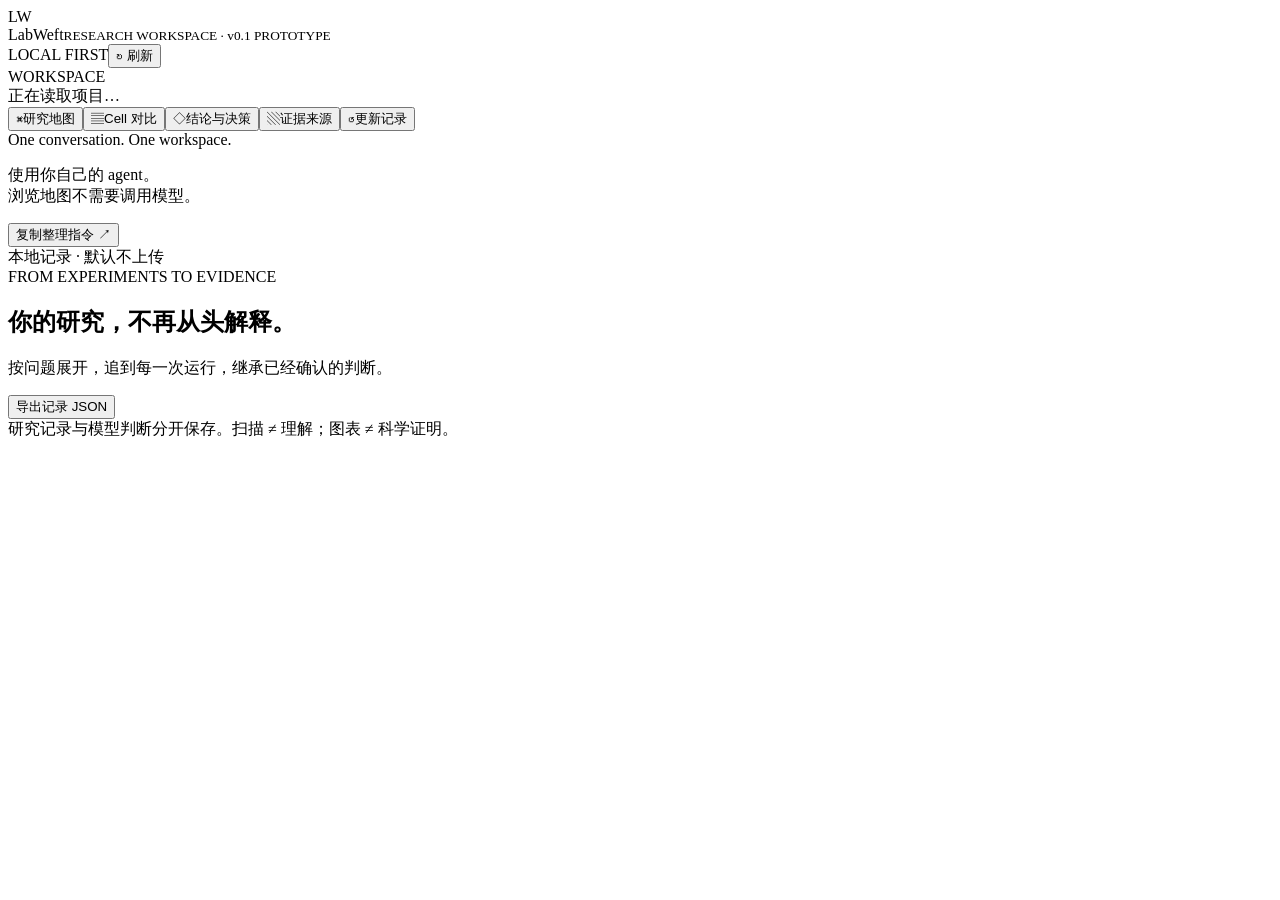
==== research_harness/static/index.html @ 9ea72af6 "Import prototype and complete LabWeft P0" ====
<!doctype html>
<html lang="zh-CN">
<head>
<meta charset="utf-8"><meta name="viewport" content="width=device-width, initial-scale=1">
<meta name="referrer" content="no-referrer">
<title>LabWeft · 科研工作台</title>
<link rel="stylesheet" href="/app.css">
<script src="/app.js" defer></script>
</head>
<body>
<header class="topbar"><div class="brand"><span class="brandmark">L<span>W</span></span><div>LabWeft<small>RESEARCH WORKSPACE · v0.1 PROTOTYPE</small></div></div><div class="topright"><span id="mode" class="pill">LOCAL FIRST</span><span id="revision" class="muted"></span><button id="refresh" class="iconbutton" title="刷新已有记录，不调用模型">↻ 刷新</button></div></header>
<div class="shell">
<aside class="sidebar"><div class="eyebrow">WORKSPACE</div><div id="project-name" class="project-name">正在读取项目…</div><div id="synthetic" hidden class="synthetic">合成示例 · 非真实实验</div><nav id="nav"><button data-view="map" class="active"><span>⌘</span>研究地图</button><button data-view="compare"><span>▤</span>Cell 对比</button><button data-view="decisions"><span>◇</span>结论与决策</button><button data-view="sources"><span>▧</span>证据来源</button><button data-view="history"><span>↺</span>更新记录</button></nav><div class="sidebar-note"><span class="status-dot"></span> One conversation. One workspace.<p>使用你自己的 agent。<br>浏览地图不需要调用模型。</p><button id="copy-prompt" class="smallbtn">复制整理指令 ↗</button></div><div class="sidebar-foot">本地记录 · 默认不上传<br><span id="source-count"></span></div></aside>
<main><section class="heading"><div><div class="eyebrow">FROM EXPERIMENTS TO EVIDENCE</div><h1 id="page-title">你的研究，不再从头解释。</h1><p id="page-subtitle">按问题展开，追到每一次运行，继承已经确认的判断。</p></div><div class="heading-actions"><button id="export-json" class="smallbtn">导出记录 JSON</button></div></section>
<section id="stats" class="stats"></section>
<div id="notice" class="notice" hidden></div>
<div class="workspace-body"><section id="content" class="content"></section><aside id="detail" class="detail"></aside></div>
<footer>研究记录与模型判断分开保存。扫描 ≠ 理解；图表 ≠ 科学证明。<span id="footer-state"></span></footer>
</main></div>
<div id="modal" class="modal" hidden><section><header><div><strong id="modal-title">证据快照</strong><small id="modal-subtitle"></small></div><button id="close-modal" class="iconbutton">关闭 ×</button></header><pre id="evidence-content"></pre></section></div>
<div id="toast" class="toast" hidden></div>
</body></html>
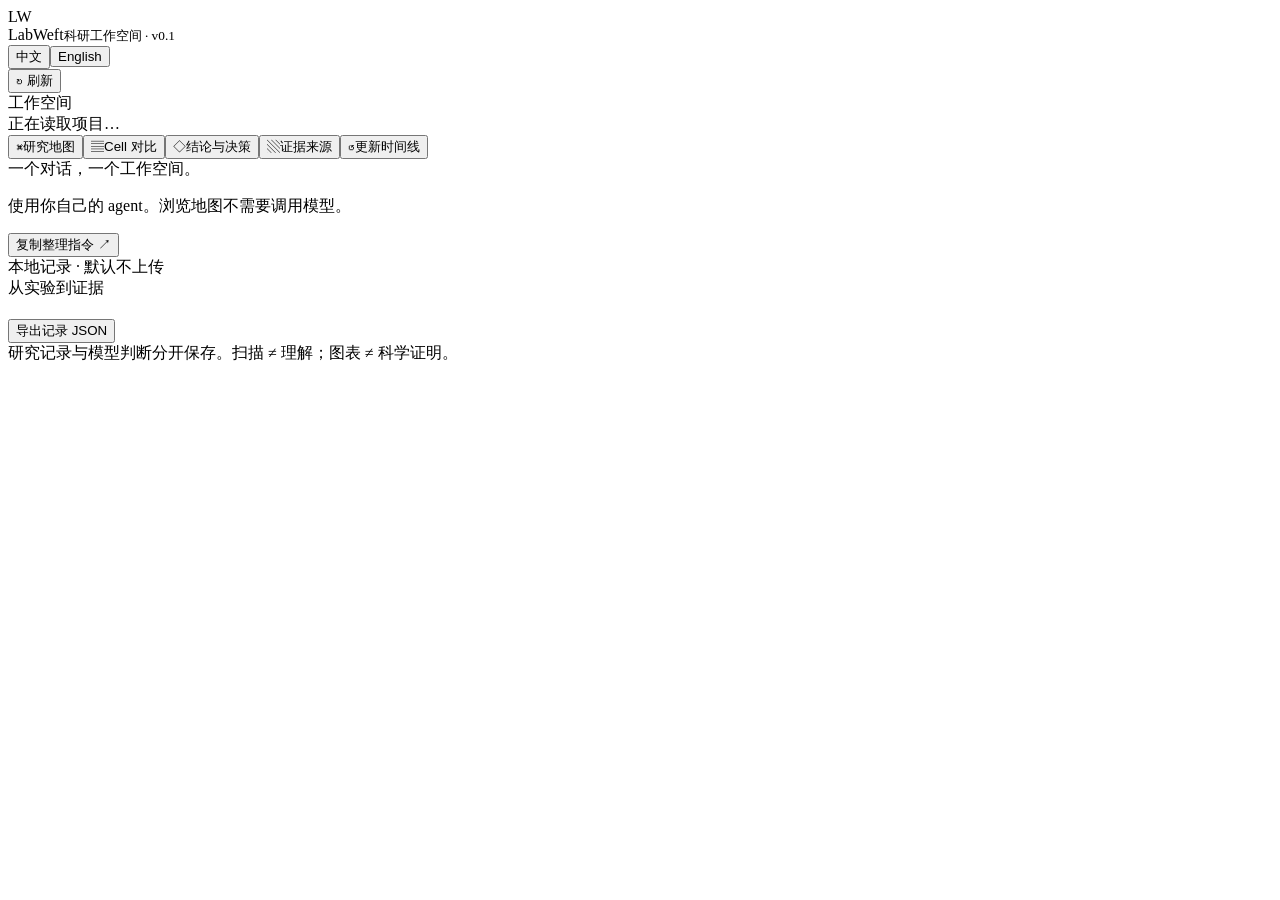
==== commit 5f96122e: "Add bilingual research map and expanded pilot validation" ====
--- a/research_harness/static/index.html
+++ b/research_harness/static/index.html
@@ -8,15 +8,15 @@
 <script src="/app.js" defer></script>
 </head>
 <body>
-<header class="topbar"><div class="brand"><span class="brandmark">L<span>W</span></span><div>LabWeft<small>RESEARCH WORKSPACE · v0.1 PROTOTYPE</small></div></div><div class="topright"><span id="mode" class="pill">LOCAL FIRST</span><span id="revision" class="muted"></span><button id="refresh" class="iconbutton" title="刷新已有记录，不调用模型">↻ 刷新</button></div></header>
+<header class="topbar"><div class="brand"><span class="brandmark">L<span>W</span></span><div>LabWeft<small data-i18n="brandTagline">科研工作空间 · v0.1</small></div></div><div class="topright"><span id="mode" class="pill"></span><span id="revision" class="muted"></span><div class="language-switch" role="group" aria-label="Language / 语言"><button id="lang-zh" type="button" data-lang="zh" aria-pressed="true">中文</button><button id="lang-en" type="button" data-lang="en" aria-pressed="false">English</button></div><button id="refresh" class="iconbutton" type="button" data-i18n="refresh">↻ 刷新</button></div></header>
 <div class="shell">
-<aside class="sidebar"><div class="eyebrow">WORKSPACE</div><div id="project-name" class="project-name">正在读取项目…</div><div id="synthetic" hidden class="synthetic">合成示例 · 非真实实验</div><nav id="nav"><button data-view="map" class="active"><span>⌘</span>研究地图</button><button data-view="compare"><span>▤</span>Cell 对比</button><button data-view="decisions"><span>◇</span>结论与决策</button><button data-view="sources"><span>▧</span>证据来源</button><button data-view="history"><span>↺</span>更新记录</button></nav><div class="sidebar-note"><span class="status-dot"></span> One conversation. One workspace.<p>使用你自己的 agent。<br>浏览地图不需要调用模型。</p><button id="copy-prompt" class="smallbtn">复制整理指令 ↗</button></div><div class="sidebar-foot">本地记录 · 默认不上传<br><span id="source-count"></span></div></aside>
-<main><section class="heading"><div><div class="eyebrow">FROM EXPERIMENTS TO EVIDENCE</div><h1 id="page-title">你的研究，不再从头解释。</h1><p id="page-subtitle">按问题展开，追到每一次运行，继承已经确认的判断。</p></div><div class="heading-actions"><button id="export-json" class="smallbtn">导出记录 JSON</button></div></section>
+<aside class="sidebar"><div class="eyebrow" data-i18n="workspace">工作空间</div><div id="project-name" class="project-name" data-i18n="loadingProject">正在读取项目…</div><div id="synthetic" hidden class="synthetic" data-i18n="synthetic">合成示例 · 非真实实验</div><nav id="nav"><button data-view="map" class="active"><span>⌘</span><span data-i18n="navMap">研究地图</span></button><button data-view="compare"><span>▤</span><span data-i18n="navCompare">Cell 对比</span></button><button data-view="decisions"><span>◇</span><span data-i18n="navDecisions">结论与决策</span></button><button data-view="sources"><span>▧</span><span data-i18n="navSources">证据来源</span></button><button data-view="history"><span>↺</span><span data-i18n="navHistory">更新时间线</span></button></nav><div class="sidebar-note"><span class="status-dot"></span> <span data-i18n="oneWorkspace">一个对话，一个工作空间。</span><p data-i18n="sidebarNote">使用你自己的 agent。浏览地图不需要调用模型。</p><button id="copy-prompt" class="smallbtn" data-i18n="copyPrompt">复制整理指令 ↗</button></div><div class="sidebar-foot"><span data-i18n="localNote">本地记录 · 默认不上传</span><br><span id="source-count"></span></div></aside>
+<main><section class="heading"><div><div class="eyebrow" data-i18n="headingEyebrow">从实验到证据</div><h1 id="page-title"></h1><p id="page-subtitle"></p></div><div class="heading-actions"><button id="export-json" class="smallbtn" data-i18n="exportJson">导出记录 JSON</button></div></section>
 <section id="stats" class="stats"></section>
 <div id="notice" class="notice" hidden></div>
 <div class="workspace-body"><section id="content" class="content"></section><aside id="detail" class="detail"></aside></div>
-<footer>研究记录与模型判断分开保存。扫描 ≠ 理解；图表 ≠ 科学证明。<span id="footer-state"></span></footer>
+<footer><span data-i18n="footer">研究记录与模型判断分开保存。扫描 ≠ 理解；图表 ≠ 科学证明。</span><span id="footer-state"></span></footer>
 </main></div>
-<div id="modal" class="modal" hidden><section><header><div><strong id="modal-title">证据快照</strong><small id="modal-subtitle"></small></div><button id="close-modal" class="iconbutton">关闭 ×</button></header><pre id="evidence-content"></pre></section></div>
+<div id="modal" class="modal" role="dialog" aria-modal="true" aria-labelledby="modal-title" aria-describedby="modal-subtitle" hidden><section><header><div><strong id="modal-title" data-i18n="evidenceSnapshot">证据快照</strong><small id="modal-subtitle"></small></div><button id="close-modal" class="iconbutton" data-i18n="close">关闭 ×</button></header><pre id="evidence-content" tabindex="0"></pre></section></div>
 <div id="toast" class="toast" hidden></div>
 </body></html>
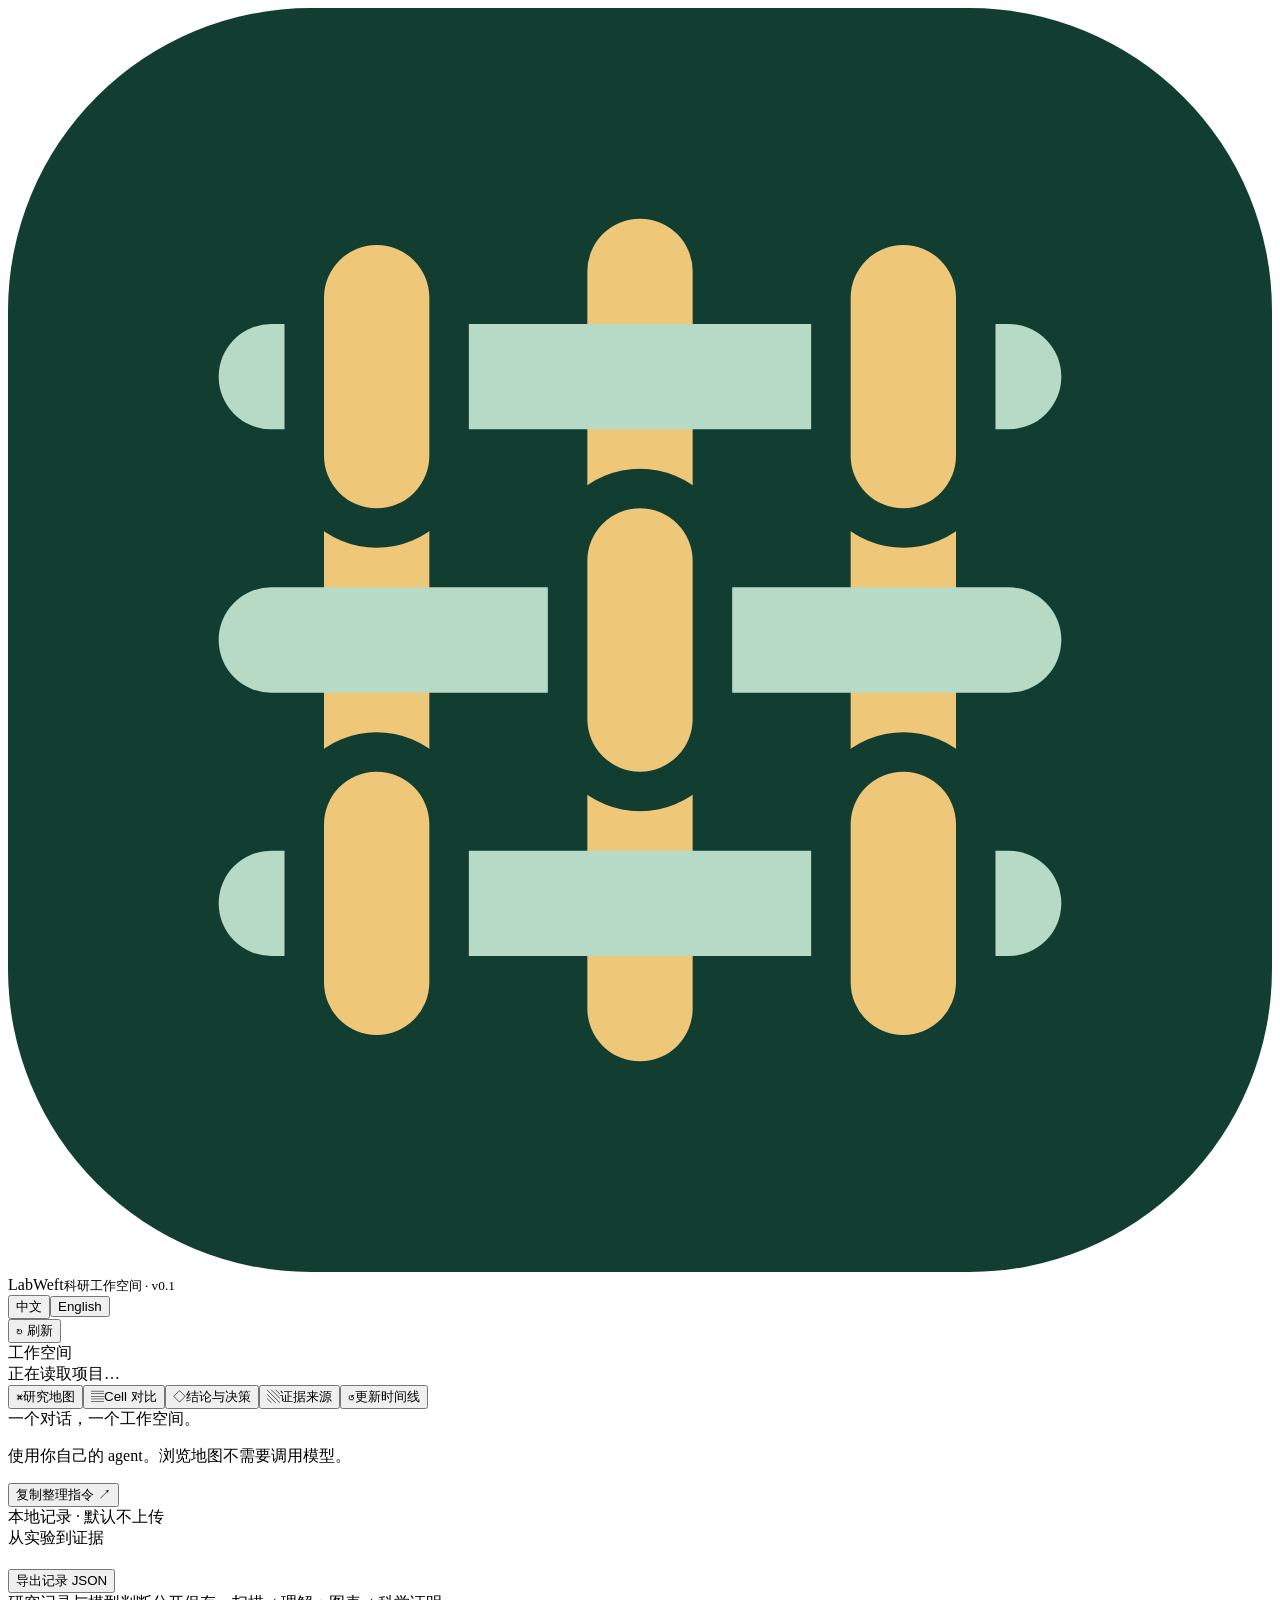
==== commit 86bfcb35: "Polish LabWeft branding and bilingual public documentation" ====
--- a/research_harness/static/index.html
+++ b/research_harness/static/index.html
@@ -8,7 +8,14 @@
 <script src="/app.js" defer></script>
 </head>
 <body>
-<header class="topbar"><div class="brand"><span class="brandmark">L<span>W</span></span><div>LabWeft<small data-i18n="brandTagline">科研工作空间 · v0.1</small></div></div><div class="topright"><span id="mode" class="pill"></span><span id="revision" class="muted"></span><div class="language-switch" role="group" aria-label="Language / 语言"><button id="lang-zh" type="button" data-lang="zh" aria-pressed="true">中文</button><button id="lang-en" type="button" data-lang="en" aria-pressed="false">English</button></div><button id="refresh" class="iconbutton" type="button" data-i18n="refresh">↻ 刷新</button></div></header>
+<header class="topbar"><div class="brand"><span class="brandmark brandmark-weft"><svg xmlns="http://www.w3.org/2000/svg" viewBox="0 0 96 96" aria-hidden="true" focusable="false">
+<rect width="96" height="96" rx="23" fill="#123e32"/><g fill="none" stroke-linecap="round">
+<path d="M28 20v56M48 20v56M68 20v56" stroke="#efc779" stroke-width="8"/>
+<path d="M20 28h56M20 48h56M20 68h56" stroke="#b6dac5" stroke-width="8"/>
+<path d="M28 22v12M68 22v12M48 42v12M28 62v12M68 62v12" stroke="#123e32" stroke-width="14"/>
+<path d="M28 22v12M68 22v12M48 42v12M28 62v12M68 62v12" stroke="#efc779" stroke-width="8"/>
+</g></svg></span><div>LabWeft<small data-i18n="brandTagline">科研工作空间 · v0.1</small></div></div><div class="topright"><span id="mode" class="pill"></span><span id="revision" class="muted"></span><div class="language-switch" role="group" aria-label="Language / 语言"><button id="lang-zh" type="button" data-lang="zh" aria-pressed="true">中文</button><button id="lang-en" type="button" data-lang="en" aria-pressed="false">English</button></div><button id="refresh" class="iconbutton" type="button" data-i18n="refresh">↻ 刷新</button></div></header>
+<div id="project-switcher" class="project-switcher" hidden><strong data-i18n="switchProject">切换项目</strong><div id="project-links" role="group" aria-label="Research projects / 研究项目"></div></div>
 <div class="shell">
 <aside class="sidebar"><div class="eyebrow" data-i18n="workspace">工作空间</div><div id="project-name" class="project-name" data-i18n="loadingProject">正在读取项目…</div><div id="synthetic" hidden class="synthetic" data-i18n="synthetic">合成示例 · 非真实实验</div><nav id="nav"><button data-view="map" class="active"><span>⌘</span><span data-i18n="navMap">研究地图</span></button><button data-view="compare"><span>▤</span><span data-i18n="navCompare">Cell 对比</span></button><button data-view="decisions"><span>◇</span><span data-i18n="navDecisions">结论与决策</span></button><button data-view="sources"><span>▧</span><span data-i18n="navSources">证据来源</span></button><button data-view="history"><span>↺</span><span data-i18n="navHistory">更新时间线</span></button></nav><div class="sidebar-note"><span class="status-dot"></span> <span data-i18n="oneWorkspace">一个对话，一个工作空间。</span><p data-i18n="sidebarNote">使用你自己的 agent。浏览地图不需要调用模型。</p><button id="copy-prompt" class="smallbtn" data-i18n="copyPrompt">复制整理指令 ↗</button></div><div class="sidebar-foot"><span data-i18n="localNote">本地记录 · 默认不上传</span><br><span id="source-count"></span></div></aside>
 <main><section class="heading"><div><div class="eyebrow" data-i18n="headingEyebrow">从实验到证据</div><h1 id="page-title"></h1><p id="page-subtitle"></p></div><div class="heading-actions"><button id="export-json" class="smallbtn" data-i18n="exportJson">导出记录 JSON</button></div></section>
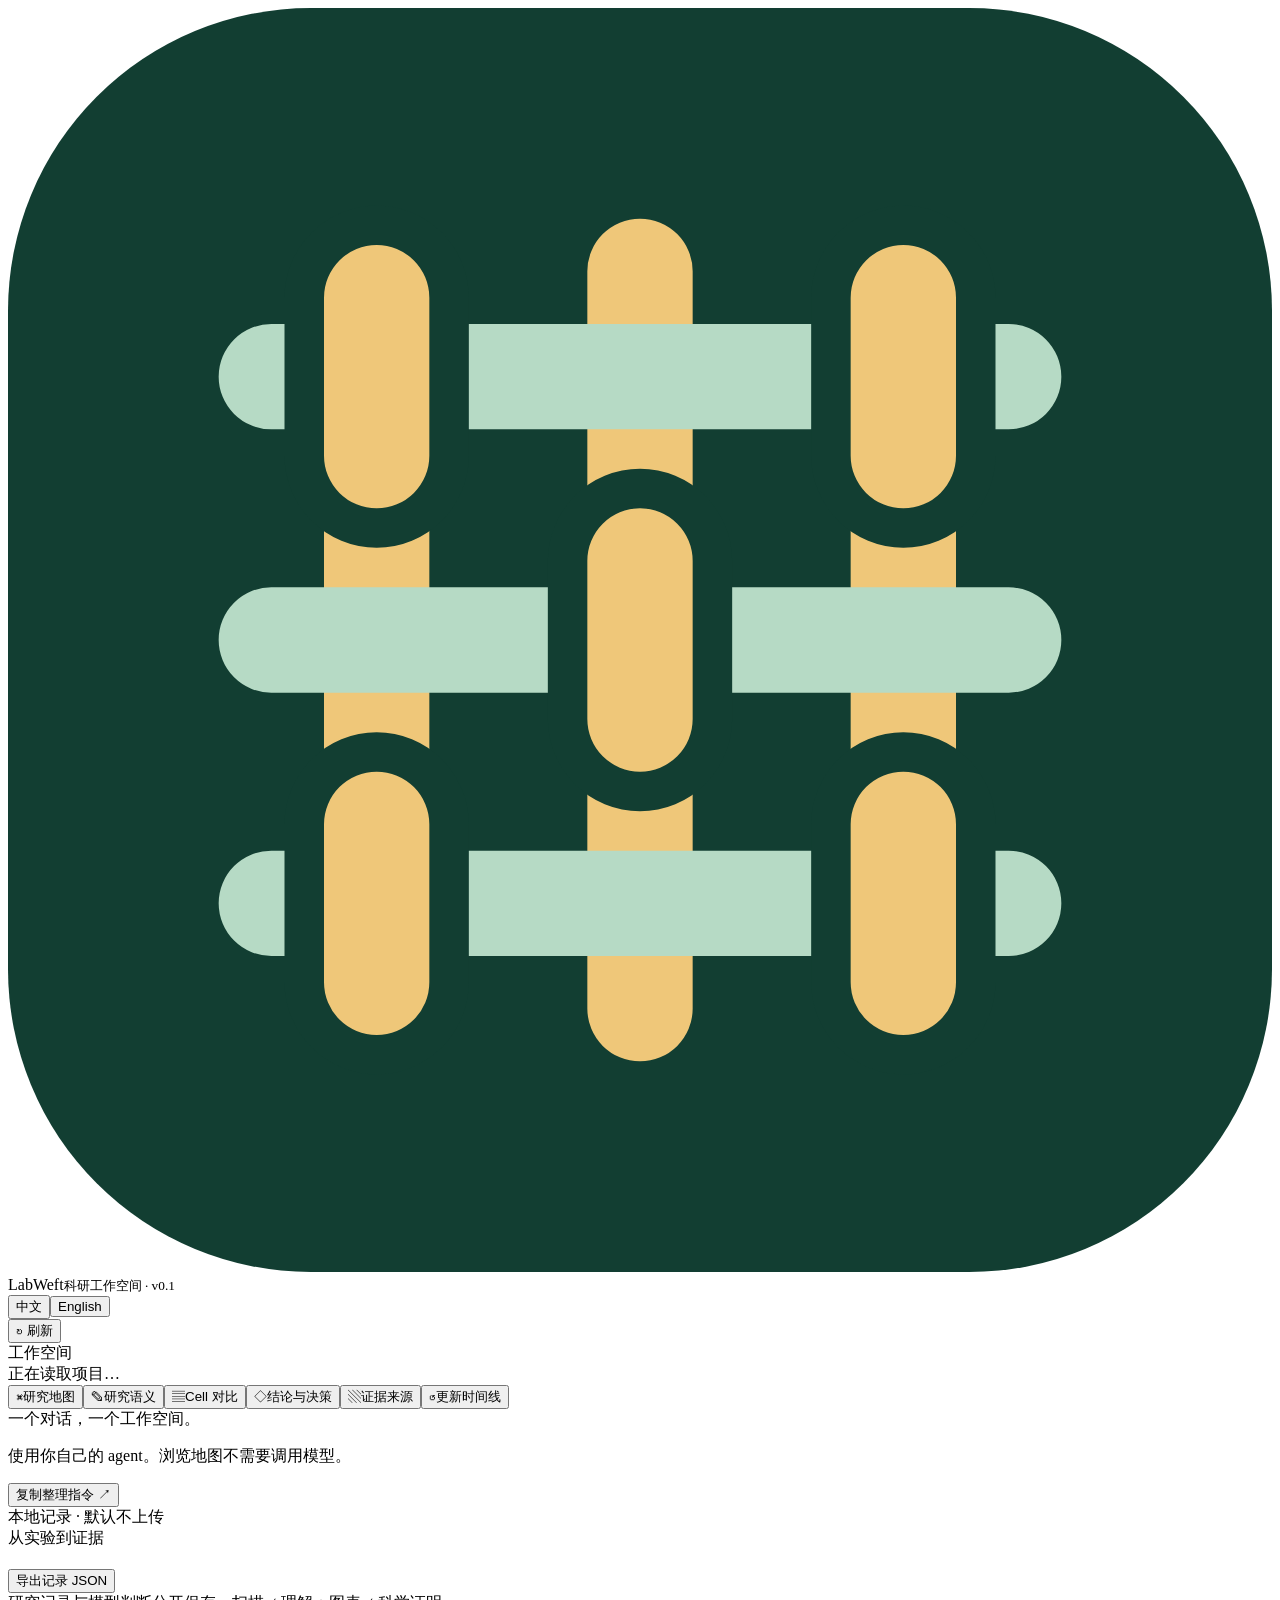
==== commit f228ce07: "LabWeft app: paper view (研究语义) inside serve/export - claims with status and verification badges, exp" ====
--- a/research_harness/static/index.html
+++ b/research_harness/static/index.html
@@ -17,7 +17,7 @@
 </g></svg></span><div>LabWeft<small data-i18n="brandTagline">科研工作空间 · v0.1</small></div></div><div class="topright"><span id="mode" class="pill"></span><span id="revision" class="muted"></span><div class="language-switch" role="group" aria-label="Language / 语言"><button id="lang-zh" type="button" data-lang="zh" aria-pressed="true">中文</button><button id="lang-en" type="button" data-lang="en" aria-pressed="false">English</button></div><button id="refresh" class="iconbutton" type="button" data-i18n="refresh">↻ 刷新</button></div></header>
 <div id="project-switcher" class="project-switcher" hidden><strong data-i18n="switchProject">切换项目</strong><div id="project-links" role="group" aria-label="Research projects / 研究项目"></div></div>
 <div class="shell">
-<aside class="sidebar"><div class="eyebrow" data-i18n="workspace">工作空间</div><div id="project-name" class="project-name" data-i18n="loadingProject">正在读取项目…</div><div id="synthetic" hidden class="synthetic" data-i18n="synthetic">合成示例 · 非真实实验</div><nav id="nav"><button data-view="map" class="active"><span>⌘</span><span data-i18n="navMap">研究地图</span></button><button data-view="compare"><span>▤</span><span data-i18n="navCompare">Cell 对比</span></button><button data-view="decisions"><span>◇</span><span data-i18n="navDecisions">结论与决策</span></button><button data-view="sources"><span>▧</span><span data-i18n="navSources">证据来源</span></button><button data-view="history"><span>↺</span><span data-i18n="navHistory">更新时间线</span></button></nav><div class="sidebar-note"><span class="status-dot"></span> <span data-i18n="oneWorkspace">一个对话，一个工作空间。</span><p data-i18n="sidebarNote">使用你自己的 agent。浏览地图不需要调用模型。</p><button id="copy-prompt" class="smallbtn" data-i18n="copyPrompt">复制整理指令 ↗</button></div><div class="sidebar-foot"><span data-i18n="localNote">本地记录 · 默认不上传</span><br><span id="source-count"></span></div></aside>
+<aside class="sidebar"><div class="eyebrow" data-i18n="workspace">工作空间</div><div id="project-name" class="project-name" data-i18n="loadingProject">正在读取项目…</div><div id="synthetic" hidden class="synthetic" data-i18n="synthetic">合成示例 · 非真实实验</div><nav id="nav"><button data-view="map" class="active"><span>⌘</span><span data-i18n="navMap">研究地图</span></button><button data-view="semantic"><span>✎</span><span data-i18n="navSemantic">研究语义</span></button><button data-view="compare"><span>▤</span><span data-i18n="navCompare">Cell 对比</span></button><button data-view="decisions"><span>◇</span><span data-i18n="navDecisions">结论与决策</span></button><button data-view="sources"><span>▧</span><span data-i18n="navSources">证据来源</span></button><button data-view="history"><span>↺</span><span data-i18n="navHistory">更新时间线</span></button></nav><div class="sidebar-note"><span class="status-dot"></span> <span data-i18n="oneWorkspace">一个对话，一个工作空间。</span><p data-i18n="sidebarNote">使用你自己的 agent。浏览地图不需要调用模型。</p><button id="copy-prompt" class="smallbtn" data-i18n="copyPrompt">复制整理指令 ↗</button></div><div class="sidebar-foot"><span data-i18n="localNote">本地记录 · 默认不上传</span><br><span id="source-count"></span></div></aside>
 <main><section class="heading"><div><div class="eyebrow" data-i18n="headingEyebrow">从实验到证据</div><h1 id="page-title"></h1><p id="page-subtitle"></p></div><div class="heading-actions"><button id="export-json" class="smallbtn" data-i18n="exportJson">导出记录 JSON</button></div></section>
 <section id="stats" class="stats"></section>
 <div id="notice" class="notice" hidden></div>
